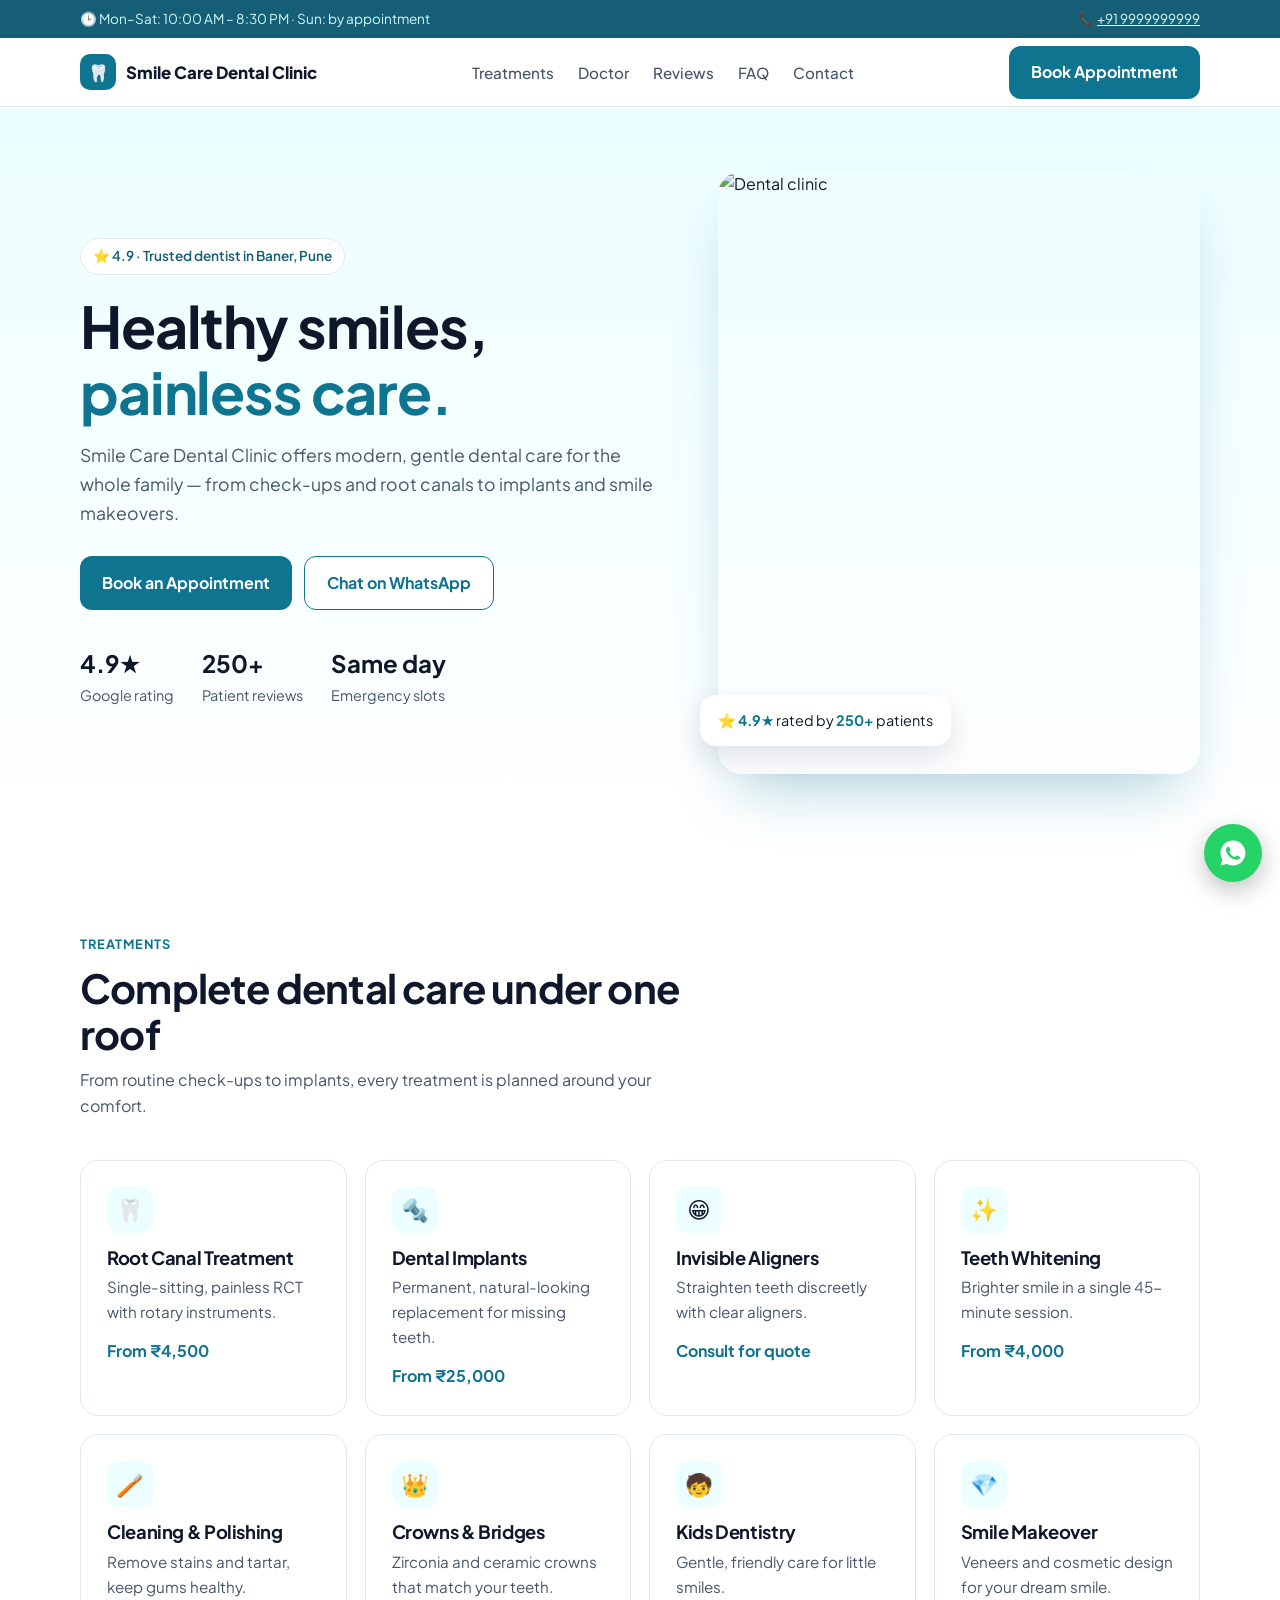
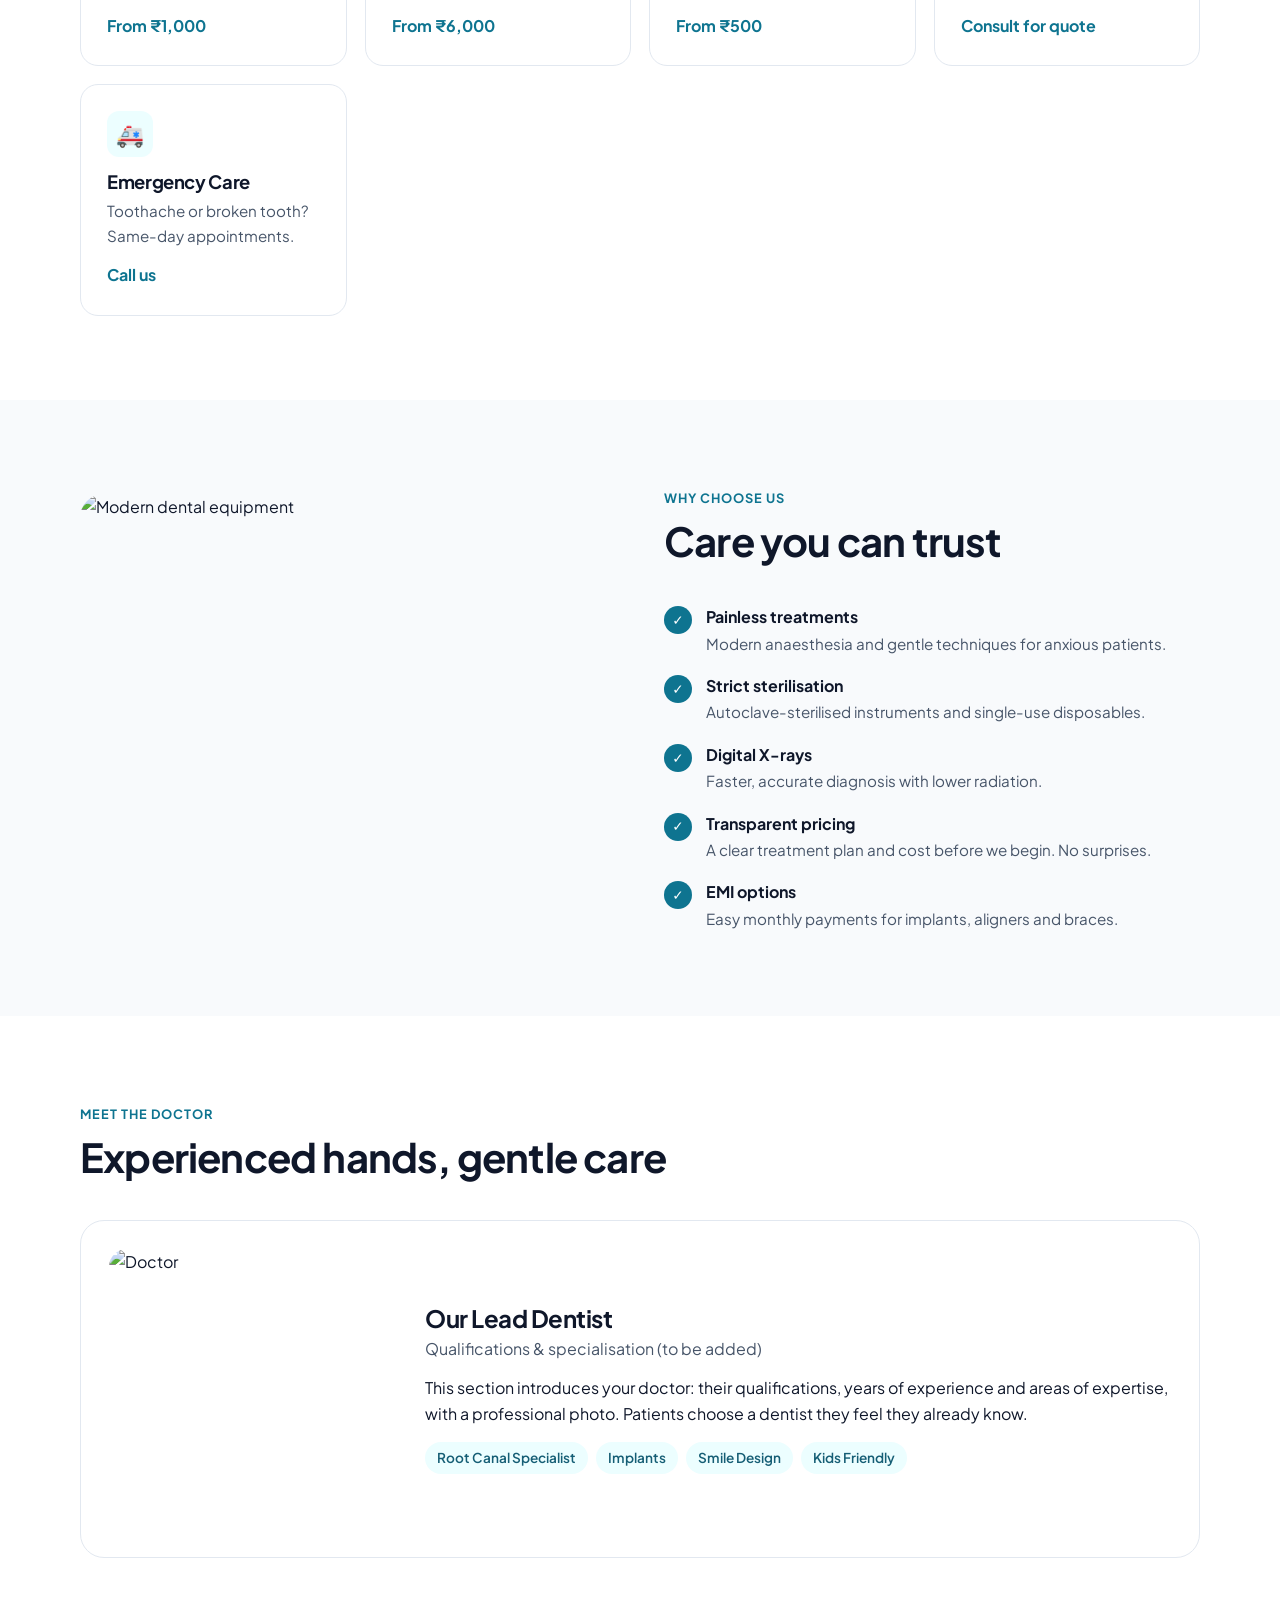
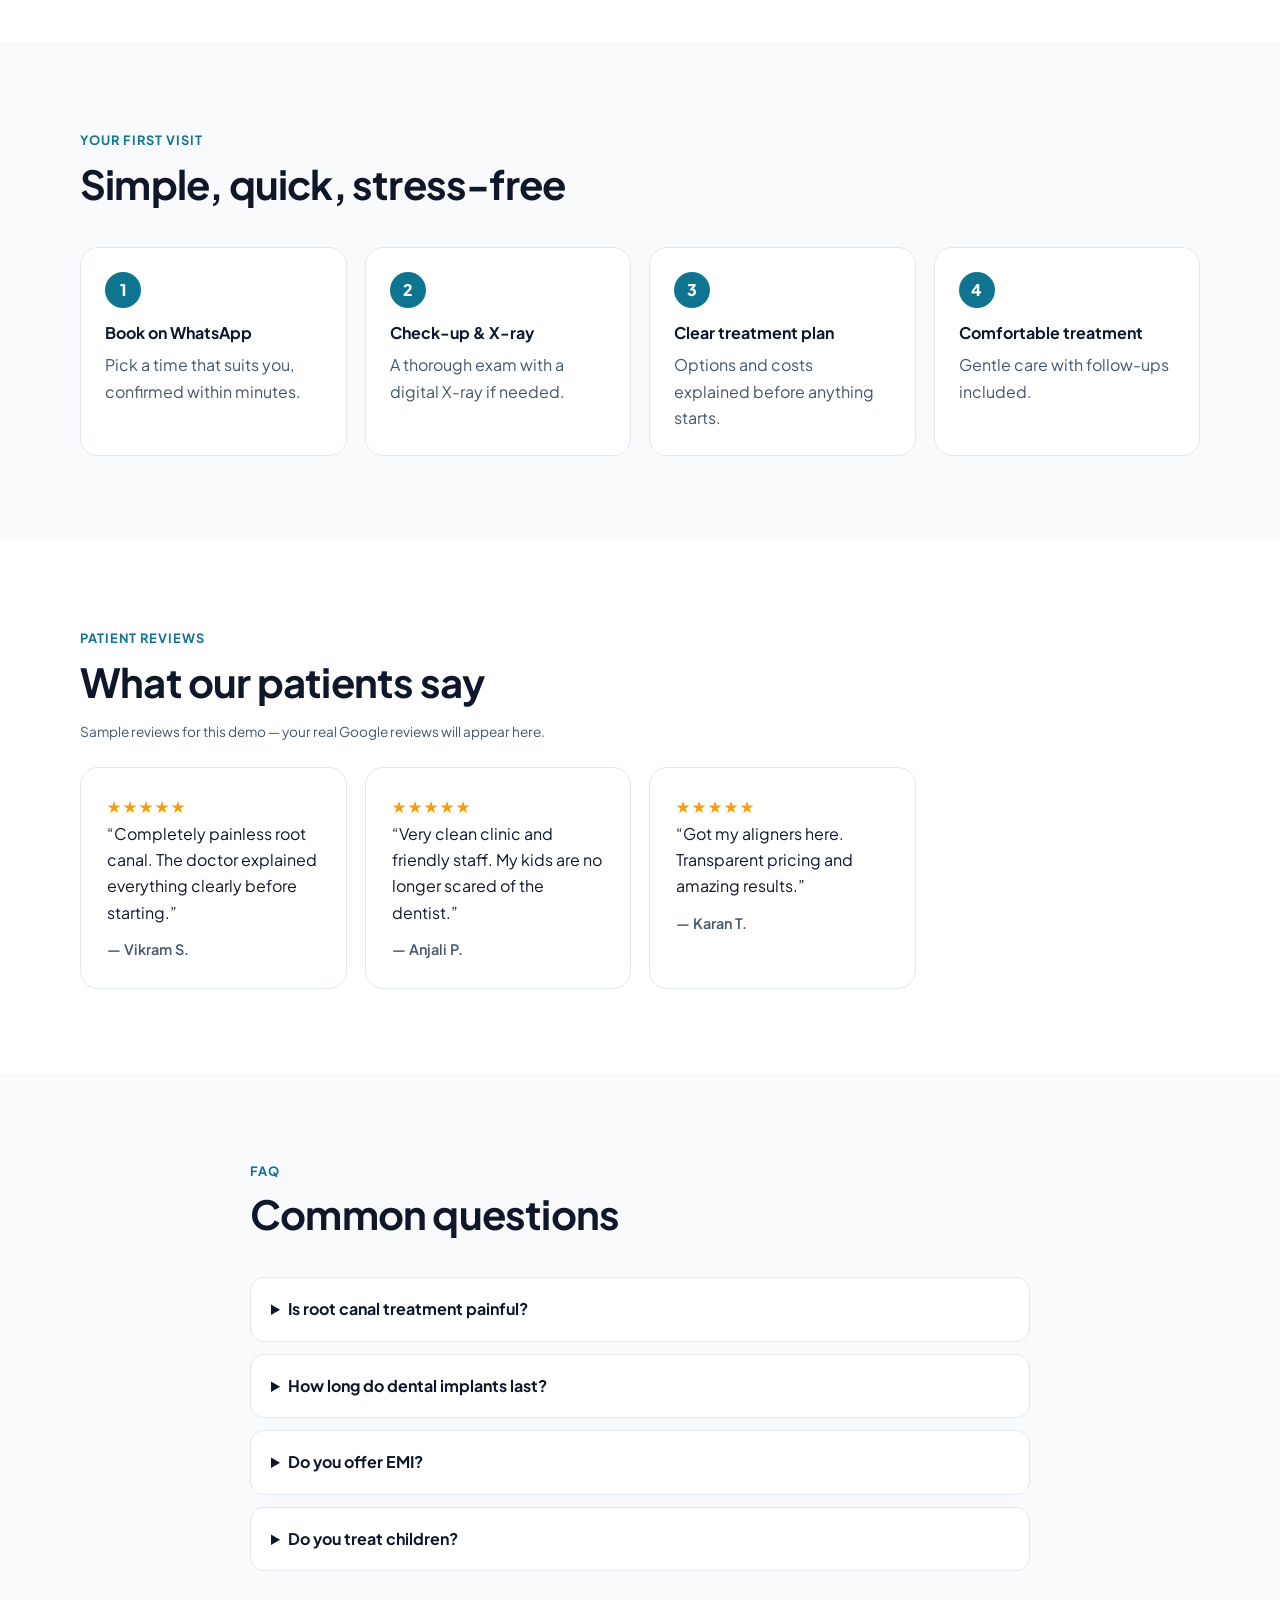
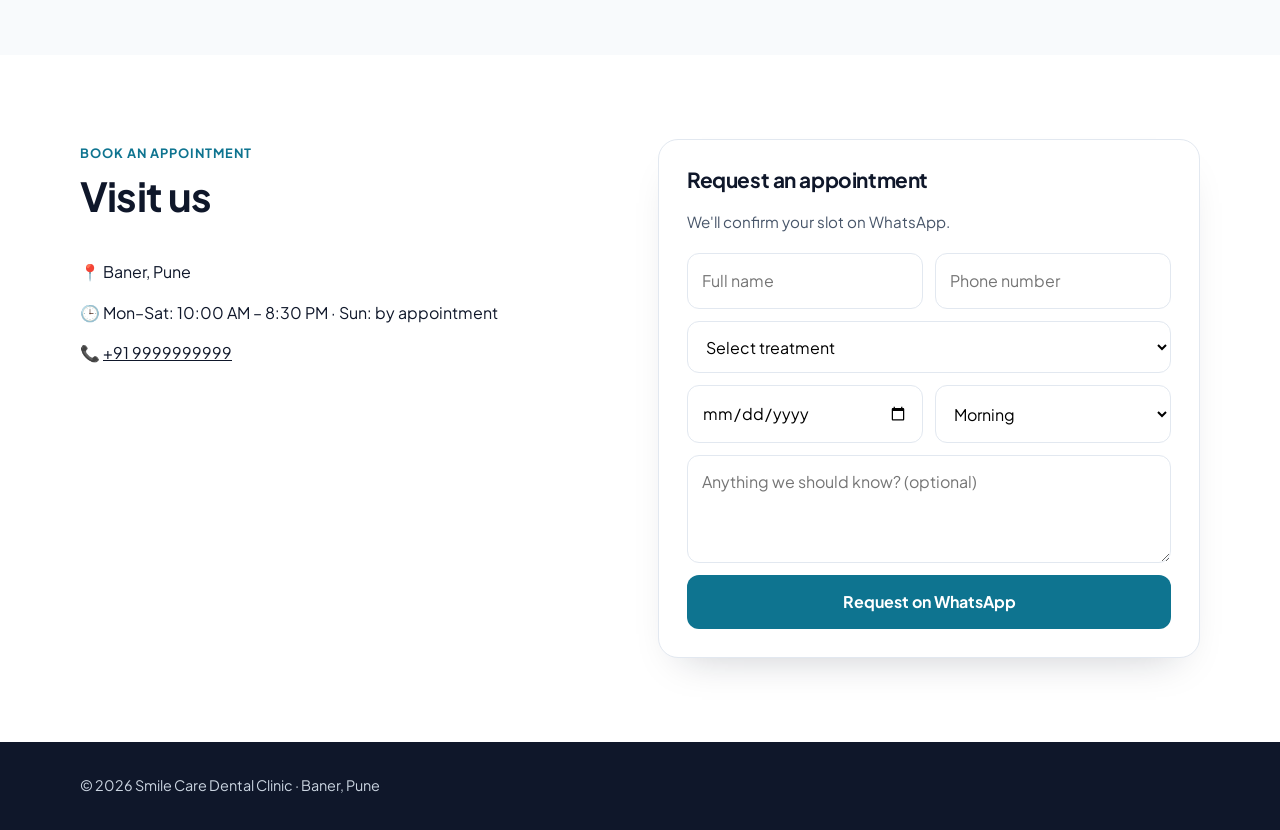
==== dental.html @ 76c66748 "Add premium English dental clinic demo Co-Authored-By: Claude Opus 5.5 <noreply@anthropic.com>" ====
<!doctype html>
<html lang="en">
<head>
<meta charset="utf-8">
<meta name="viewport" content="width=device-width, initial-scale=1">
<title>Dental Clinic</title>
<link rel="preconnect" href="https://fonts.googleapis.com">
<link href="https://fonts.googleapis.com/css2?family=Plus+Jakarta+Sans:wght@400;500;600;700;800&display=swap" rel="stylesheet">
<style>
  :root { --brand: #0e7490; --brand-d: #155e75; --mint: #ecfeff; --ink: #0f172a; --muted: #475569; --line: #e2e8f0; --bg: #ffffff; }
  * { box-sizing: border-box; }
  html { scroll-behavior: smooth; }
  body { margin: 0; font: 16px/1.65 "Plus Jakarta Sans", system-ui, sans-serif; color: var(--ink); background: var(--bg); }
  h1, h2, h3 { line-height: 1.15; margin: 0; letter-spacing: -.02em; }
  a { color: inherit; }
  .wrap { max-width: 1160px; margin: 0 auto; padding-inline: 20px; }
  .btn { display: inline-flex; align-items: center; gap: 8px; padding: 13px 22px; border-radius: 12px; background: var(--brand); color: #fff; font-weight: 700; text-decoration: none; border: 0; cursor: pointer; font: inherit; font-weight: 700; transition: transform .15s, background .15s; }
  .btn:hover { background: var(--brand-d); transform: translateY(-1px); }
  .btn.alt { background: #fff; color: var(--brand); border: 1.5px solid var(--brand); }
  .topbar { background: var(--brand-d); color: #cffafe; font-size: .85rem; }
  .topbar .wrap { display: flex; justify-content: space-between; gap: 12px; padding-block: 8px; flex-wrap: wrap; }
  nav { position: sticky; top: 0; z-index: 10; background: rgba(255,255,255,.92); backdrop-filter: blur(10px); border-bottom: 1px solid var(--line); }
  nav .wrap { display: flex; align-items: center; justify-content: space-between; height: 68px; gap: 12px; }
  .logo { display: flex; align-items: center; gap: 10px; font-weight: 800; font-size: 1.05rem; }
  .logo i { width: 36px; height: 36px; border-radius: 10px; background: var(--brand); display: grid; place-items: center; font-style: normal; color: #fff; }
  nav .links { display: flex; gap: 24px; color: var(--muted); font-weight: 500; font-size: .95rem; }
  nav .links a { text-decoration: none; }
  .hero { background: linear-gradient(180deg, var(--mint), #fff); padding-block: 64px 72px; }
  .hero .wrap { display: grid; grid-template-columns: 1.1fr .9fr; gap: 48px; align-items: center; }
  .pill { display: inline-flex; gap: 8px; align-items: center; background: #fff; border: 1px solid var(--line); padding: 6px 12px; border-radius: 999px; font-size: .85rem; font-weight: 600; color: var(--brand-d); }
  .hero h1 { font-size: clamp(2.2rem, 5.5vw, 3.6rem); margin: 18px 0 16px; }
  .hero h1 span { color: var(--brand); }
  .hero p.lead { font-size: 1.1rem; color: var(--muted); max-width: 48ch; margin: 0 0 28px; }
  .ctas { display: flex; gap: 12px; flex-wrap: wrap; }
  .trust { display: flex; gap: 28px; margin-top: 34px; flex-wrap: wrap; }
  .trust div { font-size: .9rem; color: var(--muted); }
  .trust b { display: block; font-size: 1.5rem; color: var(--ink); }
  .hero-img { position: relative; }
  .hero-img img { width: 100%; aspect-ratio: 4/5; object-fit: cover; border-radius: 24px; display: block; box-shadow: 0 30px 60px -20px rgba(14,116,144,.35); }
  .float { position: absolute; left: -18px; bottom: 28px; background: #fff; border-radius: 16px; padding: 14px 18px; box-shadow: 0 12px 30px rgba(15,23,42,.12); font-size: .9rem; }
  .float b { color: var(--brand); }
  section { padding-block: 84px; }
  .head { max-width: 640px; margin-bottom: 40px; }
  .head small { color: var(--brand); font-weight: 700; letter-spacing: .08em; text-transform: uppercase; font-size: .8rem; }
  .head h2 { font-size: clamp(1.8rem, 4vw, 2.5rem); margin-top: 8px; }
  .head p { color: var(--muted); margin: 10px 0 0; }
  .grid3 { display: grid; grid-template-columns: repeat(auto-fill, minmax(260px, 1fr)); gap: 18px; }
  .card { border: 1px solid var(--line); border-radius: 18px; padding: 26px; background: #fff; transition: transform .2s, box-shadow .2s, border-color .2s; }
  .card:hover { transform: translateY(-4px); box-shadow: 0 16px 34px -12px rgba(15,23,42,.15); border-color: #a5f3fc; }
  .card .ic { width: 46px; height: 46px; border-radius: 12px; background: var(--mint); display: grid; place-items: center; font-size: 1.4rem; margin-bottom: 14px; }
  .card h3 { font-size: 1.15rem; }
  .card p { color: var(--muted); margin: 6px 0 14px; font-size: .95rem; }
  .card .price { font-weight: 700; color: var(--brand); }
  .alt-bg { background: #f8fafc; }
  .why { display: grid; grid-template-columns: 1fr 1fr; gap: 48px; align-items: center; }
  .why img { width: 100%; border-radius: 24px; aspect-ratio: 5/4; object-fit: cover; display: block; }
  .ticks { list-style: none; padding: 0; margin: 0; display: grid; gap: 16px; }
  .ticks li { display: flex; gap: 14px; }
  .ticks li::before { content: "✓"; flex: none; width: 28px; height: 28px; border-radius: 50%; background: var(--brand); color: #fff; display: grid; place-items: center; font-weight: 800; font-size: .85rem; margin-top: 2px; }
  .ticks b { display: block; }
  .ticks span { color: var(--muted); font-size: .95rem; }
  .doc { display: grid; grid-template-columns: 280px 1fr; gap: 36px; align-items: center; border: 1px solid var(--line); border-radius: 24px; padding: 28px; }
  .doc img { width: 100%; aspect-ratio: 1; object-fit: cover; border-radius: 18px; display: block; }
  .doc .tags { display: flex; gap: 8px; flex-wrap: wrap; margin-top: 14px; }
  .doc .tags span { background: var(--mint); color: var(--brand-d); padding: 5px 12px; border-radius: 999px; font-size: .85rem; font-weight: 600; }
  .steps { display: grid; grid-template-columns: repeat(auto-fit, minmax(200px, 1fr)); gap: 18px; counter-reset: s; }
  .steps div { counter-increment: s; padding: 24px; border-radius: 18px; background: #fff; border: 1px solid var(--line); }
  .steps div::before { content: counter(s); display: grid; place-items: center; width: 36px; height: 36px; border-radius: 50%; background: var(--brand); color: #fff; font-weight: 800; margin-bottom: 12px; }
  .quote { font-size: 1rem; }
  .quote .stars { color: #f59e0b; letter-spacing: 2px; }
  .quote span { display: block; margin-top: 12px; color: var(--muted); font-size: .9rem; font-weight: 600; }
  .note { color: var(--muted); font-size: .85rem; margin: -24px 0 24px; }
  details { border: 1px solid var(--line); border-radius: 14px; padding: 18px 20px; background: #fff; }
  details + details { margin-top: 12px; }
  summary { cursor: pointer; font-weight: 700; }
  details p { color: var(--muted); margin: 10px 0 0; }
  .book { display: grid; grid-template-columns: 1fr 1fr; gap: 36px; }
  .book form { display: grid; gap: 12px; background: #fff; padding: 28px; border-radius: 20px; border: 1px solid var(--line); box-shadow: 0 20px 40px -24px rgba(15,23,42,.25); }
  input, select, textarea { font: inherit; padding: 13px 14px; border: 1px solid var(--line); border-radius: 12px; background: #fff; width: 100%; }
  .row { display: grid; grid-template-columns: 1fr 1fr; gap: 12px; }
  .info p { margin: 0 0 14px; }
  iframe { width: 100%; height: 260px; border: 0; border-radius: 18px; margin-top: 10px; }
  footer { background: var(--ink); color: #cbd5e1; padding-block: 32px; font-size: .9rem; }
  .wa { position: fixed; right: 18px; bottom: 18px; width: 58px; height: 58px; border-radius: 50%; background: #25d366; display: grid; place-items: center; box-shadow: 0 8px 24px rgba(0,0,0,.25); z-index: 20; }
  .reveal { opacity: 0; transform: translateY(18px); transition: opacity .6s ease, transform .6s ease; }
  .reveal.in { opacity: 1; transform: none; }
  @media (max-width: 860px) {
    .hero .wrap, .why, .book, .doc { grid-template-columns: 1fr; }
    nav .links { display: none; }
    .float { left: 12px; }
    section { padding-block: 60px; }
    .row { grid-template-columns: 1fr; }
  }
</style>
</head>
<body>
<div class="topbar"><div class="wrap"><span id="tTime"></span><span>📞 <a id="tPhone"></a></span></div></div>
<nav><div class="wrap">
  <div class="logo"><i>🦷</i><span id="nName"></span></div>
  <div class="links"><a href="#treatments">Treatments</a><a href="#doctor">Doctor</a><a href="#reviews">Reviews</a><a href="#faq">FAQ</a><a href="#book">Contact</a></div>
  <a class="btn" href="#book">Book Appointment</a>
</div></nav>

<header class="hero"><div class="wrap">
  <div>
    <span class="pill" id="hPill"></span>
    <h1>Healthy smiles, <span>painless care.</span></h1>
    <p class="lead" id="hLead"></p>
    <div class="ctas"><a class="btn" href="#book">Book an Appointment</a><a class="btn alt" id="hWa">Chat on WhatsApp</a></div>
    <div class="trust">
      <div><b id="sRating"></b>Google rating</div>
      <div><b id="sReviews"></b>Patient reviews</div>
      <div><b>Same day</b>Emergency slots</div>
    </div>
  </div>
  <div class="hero-img">
    <img src="https://images.unsplash.com/photo-1629909613654-28e377c37b09?w=1000&q=70" alt="Dental clinic">
    <div class="float">⭐ <b id="fRating"></b> rated by <b id="fReviews"></b> patients</div>
  </div>
</div></header>

<section id="treatments"><div class="wrap">
  <div class="head reveal"><small>Treatments</small><h2>Complete dental care under one roof</h2><p>From routine check-ups to implants, every treatment is planned around your comfort.</p></div>
  <div class="grid3" id="tx"></div>
</div></section>

<section class="alt-bg"><div class="wrap why">
  <img class="reveal" src="https://images.unsplash.com/photo-1606811971618-4486d14f3f99?w=1000&q=70" alt="Modern dental equipment">
  <div class="reveal">
    <div class="head"><small>Why choose us</small><h2>Care you can trust</h2></div>
    <ul class="ticks">
      <li><div><b>Painless treatments</b><span>Modern anaesthesia and gentle techniques for anxious patients.</span></div></li>
      <li><div><b>Strict sterilisation</b><span>Autoclave-sterilised instruments and single-use disposables.</span></div></li>
      <li><div><b>Digital X-rays</b><span>Faster, accurate diagnosis with lower radiation.</span></div></li>
      <li><div><b>Transparent pricing</b><span>A clear treatment plan and cost before we begin. No surprises.</span></div></li>
      <li><div><b>EMI options</b><span>Easy monthly payments for implants, aligners and braces.</span></div></li>
    </ul>
  </div>
</div></section>

<section id="doctor"><div class="wrap">
  <div class="head reveal"><small>Meet the doctor</small><h2>Experienced hands, gentle care</h2></div>
  <div class="doc reveal">
    <img src="https://images.unsplash.com/photo-1588776814546-1ffcf47267a5?w=600&q=70" alt="Doctor">
    <div>
      <h3 id="dName" style="font-size:1.5rem"></h3>
      <p style="color:var(--muted);margin:4px 0 12px">Qualifications &amp; specialisation (to be added)</p>
      <p style="margin:0">This section introduces your doctor: their qualifications, years of experience and areas of expertise, with a professional photo. Patients choose a dentist they feel they already know.</p>
      <div class="tags"><span>Root Canal Specialist</span><span>Implants</span><span>Smile Design</span><span>Kids Friendly</span></div>
    </div>
  </div>
</div></section>

<section class="alt-bg"><div class="wrap">
  <div class="head reveal"><small>Your first visit</small><h2>Simple, quick, stress-free</h2></div>
  <div class="steps reveal">
    <div><b>Book on WhatsApp</b><p style="color:var(--muted);margin:6px 0 0">Pick a time that suits you, confirmed within minutes.</p></div>
    <div><b>Check-up & X-ray</b><p style="color:var(--muted);margin:6px 0 0">A thorough exam with a digital X-ray if needed.</p></div>
    <div><b>Clear treatment plan</b><p style="color:var(--muted);margin:6px 0 0">Options and costs explained before anything starts.</p></div>
    <div><b>Comfortable treatment</b><p style="color:var(--muted);margin:6px 0 0">Gentle care with follow-ups included.</p></div>
  </div>
</div></section>

<section id="reviews"><div class="wrap">
  <div class="head reveal"><small>Patient reviews</small><h2>What our patients say</h2></div>
  <p class="note">Sample reviews for this demo — your real Google reviews will appear here.</p>
  <div class="grid3">
    <div class="card quote reveal"><div class="stars">★★★★★</div>“Completely painless root canal. The doctor explained everything clearly before starting.”<span>— Vikram S.</span></div>
    <div class="card quote reveal"><div class="stars">★★★★★</div>“Very clean clinic and friendly staff. My kids are no longer scared of the dentist.”<span>— Anjali P.</span></div>
    <div class="card quote reveal"><div class="stars">★★★★★</div>“Got my aligners here. Transparent pricing and amazing results.”<span>— Karan T.</span></div>
  </div>
</div></section>

<section id="faq" class="alt-bg"><div class="wrap" style="max-width:820px">
  <div class="head reveal"><small>FAQ</small><h2>Common questions</h2></div>
  <details class="reveal"><summary>Is root canal treatment painful?</summary><p>No. With modern anaesthesia and rotary instruments, most patients feel no more than a regular filling.</p></details>
  <details class="reveal"><summary>How long do dental implants last?</summary><p>With good oral hygiene and regular check-ups, implants can last for decades.</p></details>
  <details class="reveal"><summary>Do you offer EMI?</summary><p>Yes, EMI options are available for implants, aligners, braces and smile makeovers.</p></details>
  <details class="reveal"><summary>Do you treat children?</summary><p>Yes. We offer gentle paediatric dentistry, including cavity care and preventive treatments.</p></details>
</div></section>

<section id="book"><div class="wrap book">
  <div class="info reveal">
    <div class="head"><small>Book an appointment</small><h2>Visit us</h2></div>
    <p>📍 <span id="cAddr"></span></p>
    <p>🕒 <span id="cTime"></span></p>
    <p>📞 <a id="cPhone"></a></p>
    <iframe id="map" loading="lazy" title="Map"></iframe>
  </div>
  <form id="bk" class="reveal">
    <h3 style="font-size:1.3rem;margin-bottom:4px">Request an appointment</h3>
    <p style="color:var(--muted);margin:0 0 6px;font-size:.95rem">We'll confirm your slot on WhatsApp.</p>
    <div class="row"><input name="n" placeholder="Full name" required><input name="p" placeholder="Phone number" required></div>
    <select name="t" id="tSel"></select>
    <div class="row"><input name="d" type="date" required><select name="s"><option>Morning</option><option>Afternoon</option><option>Evening</option></select></div>
    <textarea name="m" rows="3" placeholder="Anything we should know? (optional)"></textarea>
    <button class="btn" type="submit" style="justify-content:center">Request on WhatsApp</button>
  </form>
</div></section>

<footer><div class="wrap" id="foot"></div></footer>
<a class="wa" id="fWa" aria-label="WhatsApp"><svg width="30" height="30" viewBox="0 0 24 24" fill="#fff"><path d="M12 2a10 10 0 0 0-8.6 15.1L2 22l5-1.3A10 10 0 1 0 12 2Zm5.3 14.2c-.2.6-1.3 1.2-1.8 1.2-.5.1-1 .2-3.3-.7-2.8-1.1-4.6-4-4.7-4.2-.1-.2-1.1-1.5-1.1-2.9s.7-2 1-2.3c.2-.3.5-.3.7-.3h.5c.2 0 .4 0 .6.5l.8 2c.1.2.1.4 0 .5l-.4.6-.4.4c-.1.2-.3.3-.1.6.2.3.8 1.3 1.7 2.1 1.1 1 2.1 1.3 2.4 1.5.3.1.5.1.6-.1l.9-1c.2-.3.4-.2.7-.1l1.9.9c.3.1.5.2.5.3.1.2.1.7-.1 1.3Z"/></svg></a>

<script>
/* Customize from link: dental.html?n=Clinic+Name&p=919999999999&a=Baner,+Pune&r=5.0&v=413&d=Dr.+Name */
const q = new URLSearchParams(location.search);
const C = {
  name: q.get('n') || 'Smile Care Dental Clinic',
  phone: q.get('p') || '919999999999',
  area: q.get('a') || 'Baner, Pune',
  rating: q.get('r') || '4.9',
  reviews: q.get('v') || '250',
  doctor: q.get('d') || 'Our Lead Dentist',
  timing: 'Mon–Sat: 10:00 AM – 8:30 PM · Sun: by appointment'
};
const TX = [
  ['🦷','Root Canal Treatment','Single-sitting, painless RCT with rotary instruments.','From ₹4,500'],
  ['🔩','Dental Implants','Permanent, natural-looking replacement for missing teeth.','From ₹25,000'],
  ['😁','Invisible Aligners','Straighten teeth discreetly with clear aligners.','Consult for quote'],
  ['✨','Teeth Whitening','Brighter smile in a single 45-minute session.','From ₹4,000'],
  ['🪥','Cleaning & Polishing','Remove stains and tartar, keep gums healthy.','From ₹1,000'],
  ['👑','Crowns & Bridges','Zirconia and ceramic crowns that match your teeth.','From ₹6,000'],
  ['🧒','Kids Dentistry','Gentle, friendly care for little smiles.','From ₹500'],
  ['💎','Smile Makeover','Veneers and cosmetic design for your dream smile.','Consult for quote'],
  ['🚑','Emergency Care','Toothache or broken tooth? Same-day appointments.','Call us']
];
const $ = id => document.getElementById(id);
const wa = (m = `Hello ${C.name}, I would like to book an appointment.`) => `https://wa.me/${C.phone}?text=${encodeURIComponent(m)}`;
const pretty = '+' + C.phone.replace(/^91/, '91 ');
document.title = `${C.name} | Dentist in ${C.area}`;
$('nName').textContent = C.name;
$('hPill').textContent = `⭐ ${C.rating} · Trusted dentist in ${C.area}`;
$('hLead').textContent = `${C.name} offers modern, gentle dental care for the whole family — from check-ups and root canals to implants and smile makeovers.`;
$('sRating').textContent = C.rating + '★'; $('fRating').textContent = C.rating + '★';
$('sReviews').textContent = C.reviews + '+'; $('fReviews').textContent = C.reviews + '+';
$('tTime').textContent = '🕒 ' + C.timing; $('cTime').textContent = C.timing;
$('tPhone').textContent = $('cPhone').textContent = pretty;
$('tPhone').href = $('cPhone').href = 'tel:+' + C.phone;
$('hWa').href = $('fWa').href = wa();
$('dName').textContent = C.doctor;
$('cAddr').textContent = C.area;
$('map').src = `https://www.google.com/maps?q=${encodeURIComponent(C.name + ' ' + C.area)}&output=embed`;
$('tx').innerHTML = TX.map(([i, t, d, p]) => `<div class="card reveal"><div class="ic">${i}</div><h3>${t}</h3><p>${d}</p><span class="price">${p}</span></div>`).join('');
$('tSel').innerHTML = '<option value="">Select treatment</option>' + TX.map(t => `<option>${t[1]}</option>`).join('') + '<option>General check-up</option>';
$('foot').textContent = `© ${new Date().getFullYear()} ${C.name} · ${C.area}`;
$('bk').addEventListener('submit', e => {
  e.preventDefault();
  const f = new FormData(e.target);
  const msg = `Hello ${C.name}, I'd like to book an appointment.\nName: ${f.get('n')}\nPhone: ${f.get('p')}\nTreatment: ${f.get('t') || 'General check-up'}\nPreferred: ${f.get('d')} (${f.get('s')})${f.get('m') ? '\nNote: ' + f.get('m') : ''}`;
  window.open(wa(msg), '_blank');
});
const io = new IntersectionObserver(es => es.forEach(x => { if (x.isIntersecting) { x.target.classList.add('in'); io.unobserve(x.target); } }), { threshold: .12 });
document.querySelectorAll('.reveal').forEach(el => io.observe(el));
</script>
</body>
</html>
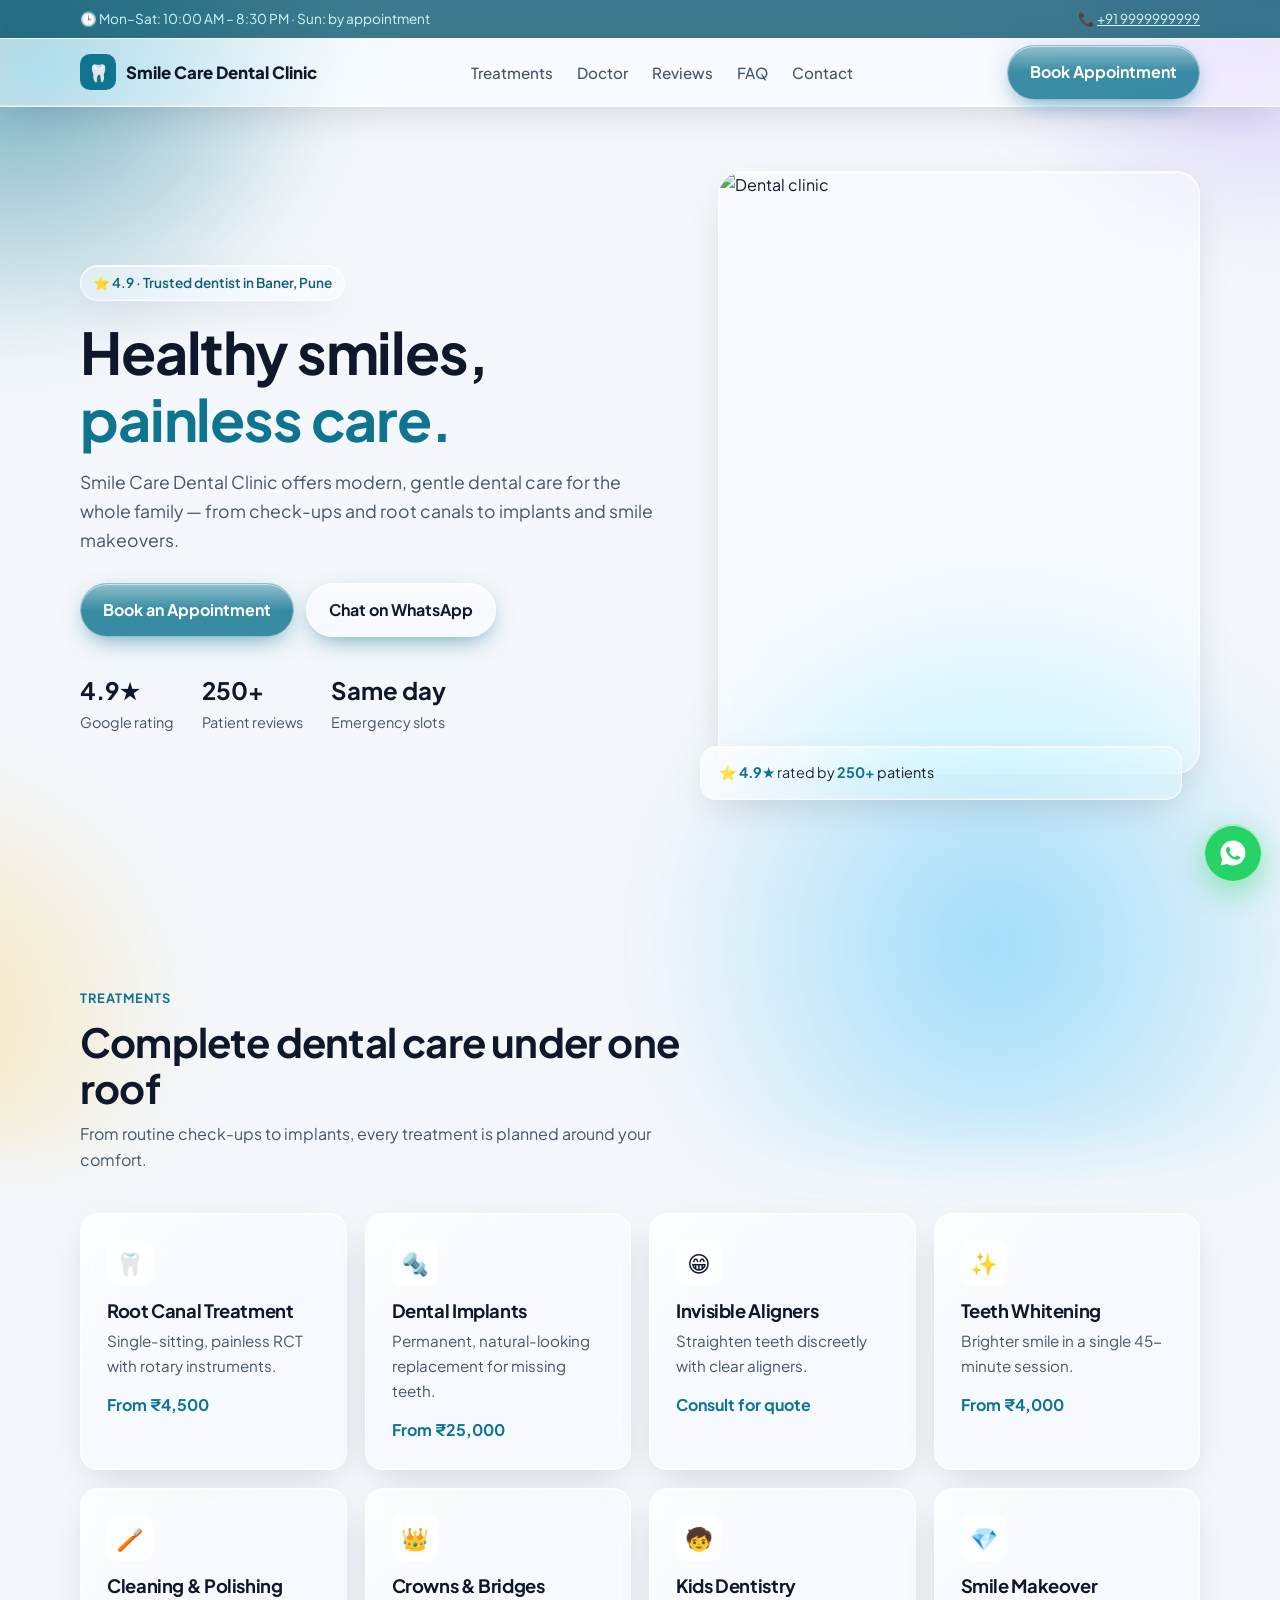
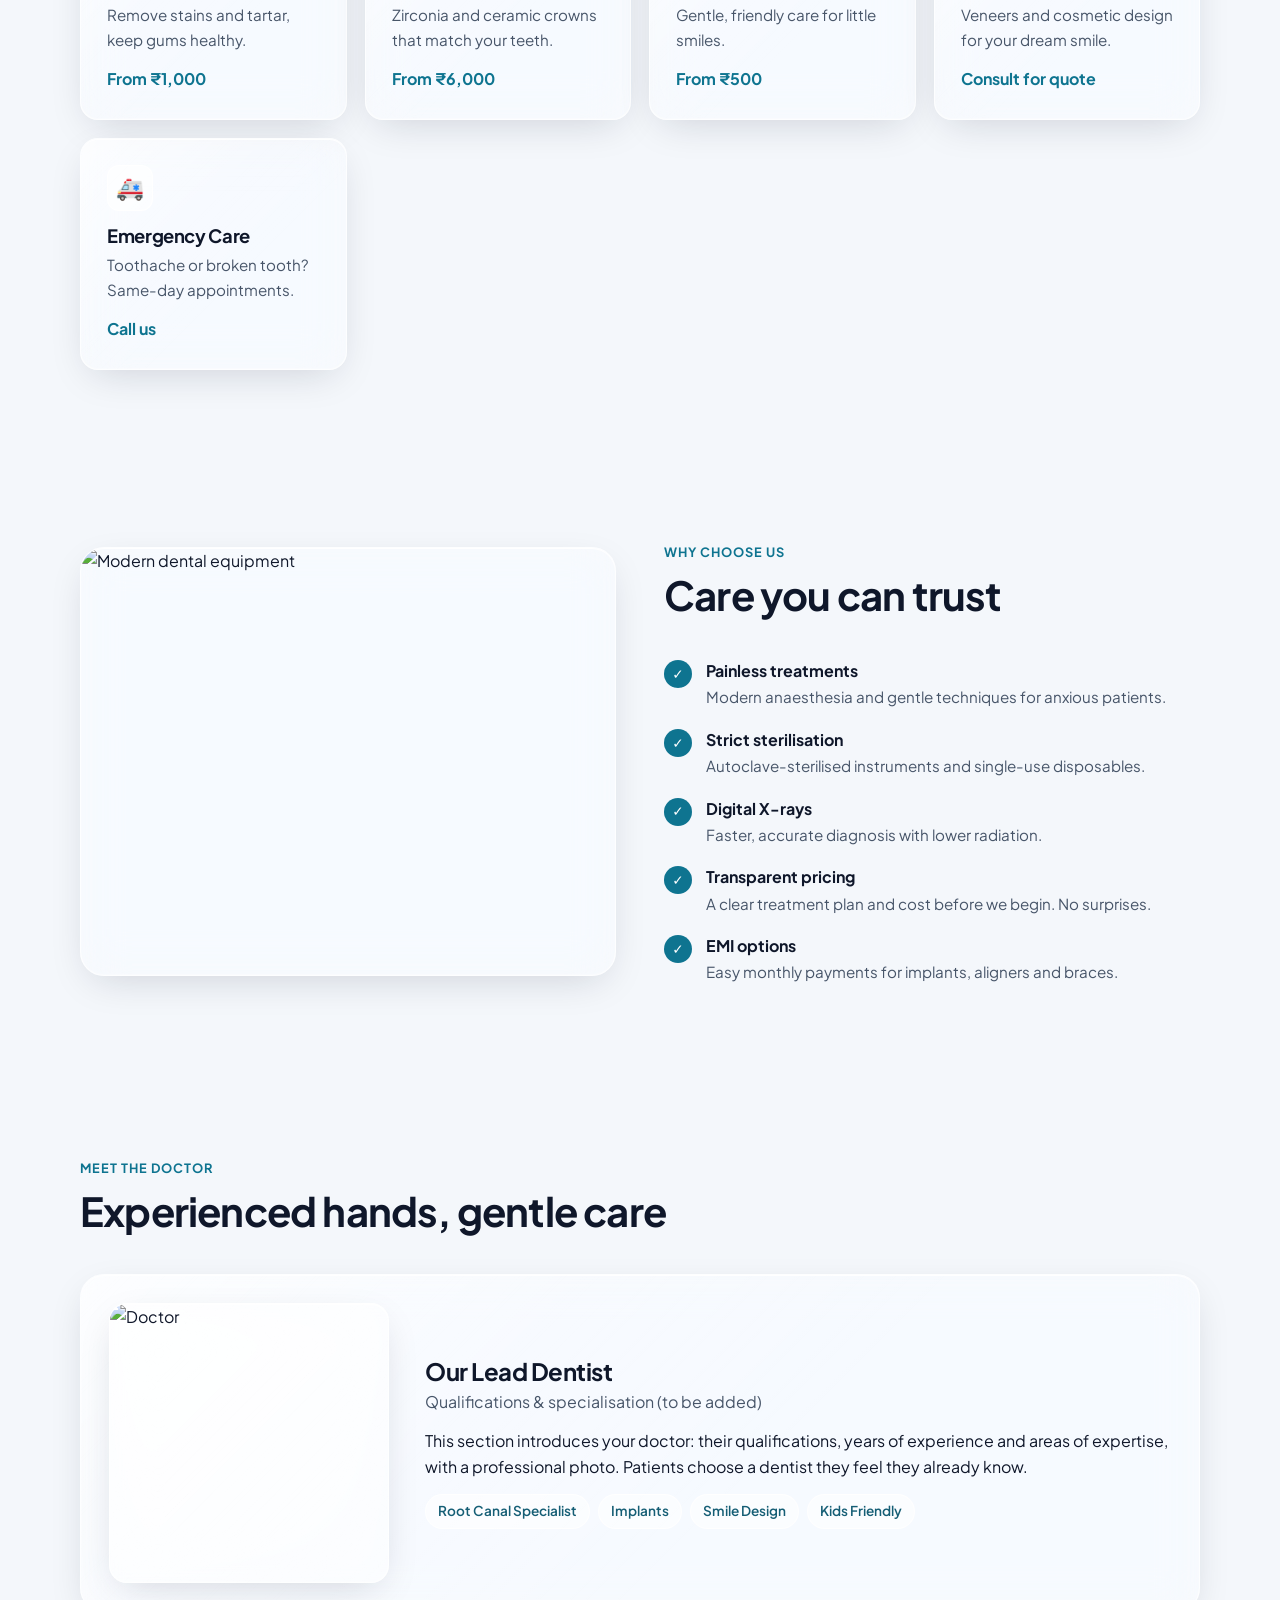
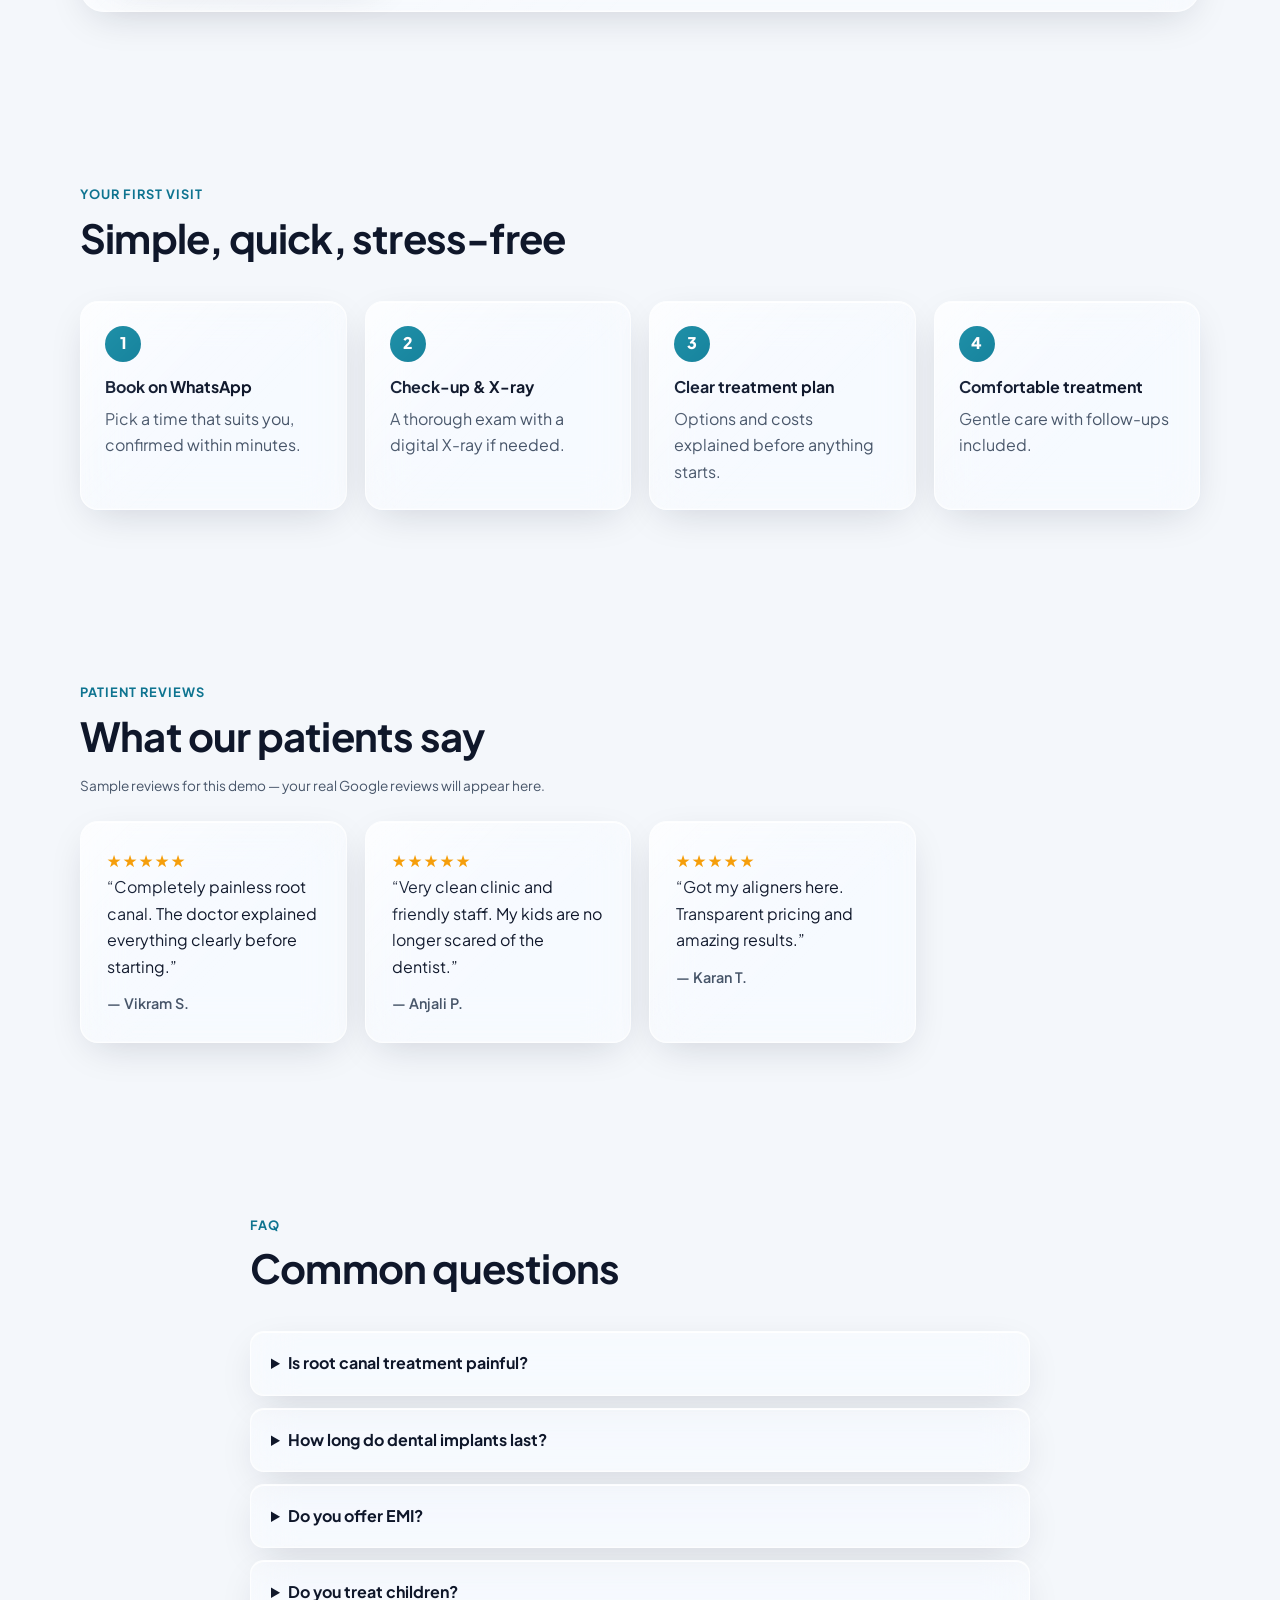
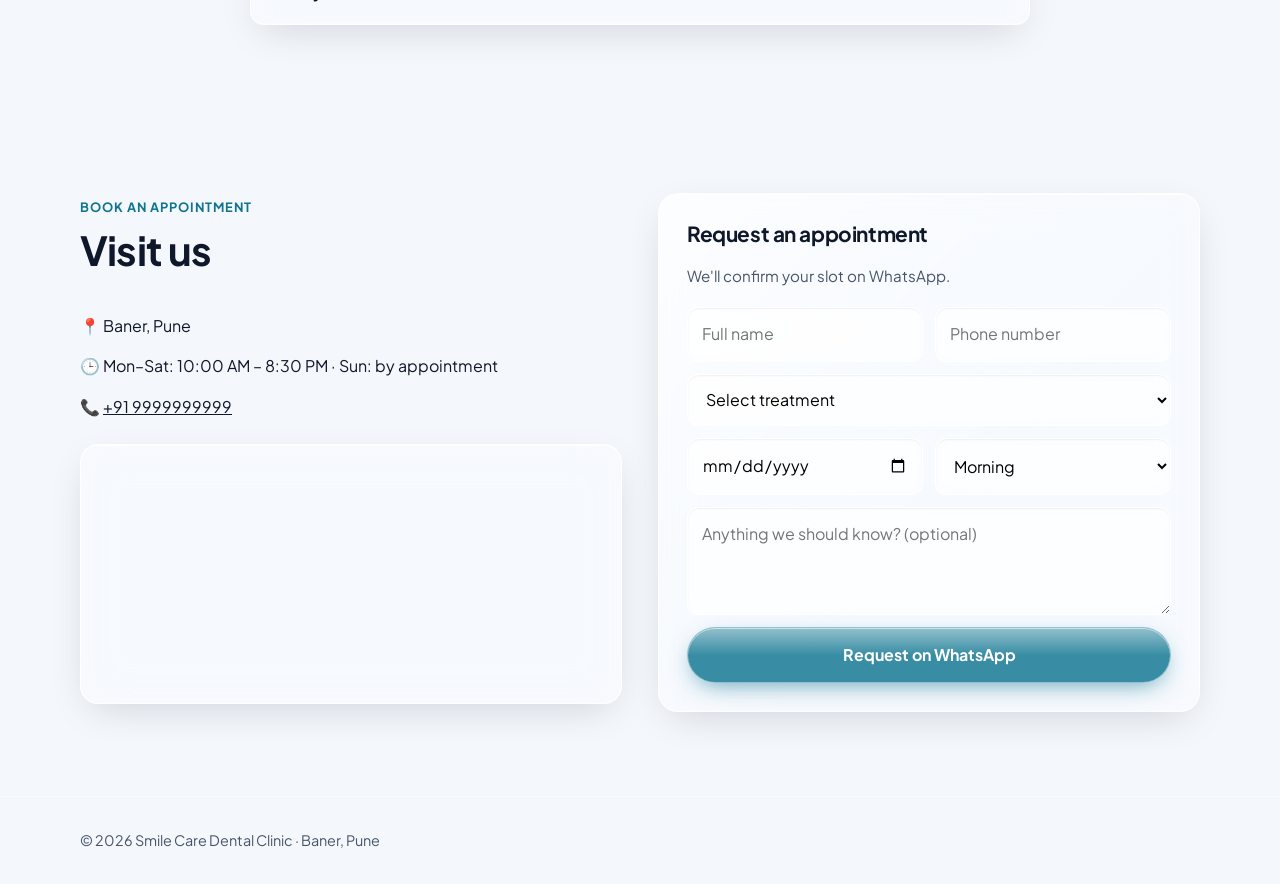
==== commit 6e176d2f: "Liquid glass look on all demo pages Co-Authored-By: Claude Opus 5.5 <noreply@anthropic.com>" ====
--- a/dental.html
+++ b/dental.html
@@ -92,6 +92,8 @@
     .row { grid-template-columns: 1fr; }
   }
 </style>
+<link rel="stylesheet" href="glass.css">
+<script src="glass.js" defer></script>
 </head>
 <body>
 <div class="topbar"><div class="wrap"><span id="tTime"></span><span>📞 <a id="tPhone"></a></span></div></div>
--- a/glass.css
+++ b/glass.css
@@ -0,0 +1,114 @@
+/* Liquid Glass layer — shared by all demo pages.
+   Translucent, blurred, light-catching surfaces over a soft moving colour field. */
+
+:root {
+  --glass-bg: rgba(255, 255, 255, .34);
+  --glass-bg-strong: rgba(255, 255, 255, .62);
+  --glass-edge: rgba(255, 255, 255, .7);
+  --glass-shadow: 0 1px 0 rgba(255, 255, 255, .9) inset, 0 -1px 0 rgba(255, 255, 255, .25) inset, 0 12px 40px -12px rgba(15, 23, 42, .18);
+  --glass-blur: blur(22px) saturate(185%);
+}
+
+/* Colour field behind the glass */
+body { background: #f4f7fb !important; position: relative; }
+body::before {
+  content: ""; position: fixed; inset: -20vmax; z-index: -1; pointer-events: none;
+  background:
+    radial-gradient(38vmax 38vmax at 15% 20%, color-mix(in srgb, var(--brand, var(--accent, #0e7490)) 60%, transparent), transparent 70%),
+    radial-gradient(34vmax 34vmax at 85% 15%, rgba(167, 139, 250, .5), transparent 70%),
+    radial-gradient(40vmax 40vmax at 70% 85%, rgba(56, 189, 248, .45), transparent 70%),
+    radial-gradient(30vmax 30vmax at 10% 90%, rgba(251, 191, 36, .3), transparent 70%);
+  filter: blur(30px);
+  animation: glass-drift 24s ease-in-out infinite alternate;
+}
+@keyframes glass-drift {
+  0%   { transform: translate3d(0, 0, 0) rotate(0deg) scale(1); }
+  50%  { transform: translate3d(3vmax, -2vmax, 0) rotate(8deg) scale(1.05); }
+  100% { transform: translate3d(-2vmax, 3vmax, 0) rotate(-6deg) scale(1); }
+}
+
+/* Let the colour field show through section backgrounds */
+.hero:not([id="hero"]), .alt-bg, section[style*="background"], footer { background: transparent !important; }
+footer { color: var(--muted, #475569) !important; border-top: 1px solid rgba(255, 255, 255, .6); }
+
+/* Glass surfaces */
+nav, .topbar, .card, .float, .doc, .steps > div, details, .book form, #contact form,
+.pill, .chip, .gallery img, .why img, .doc img, .hero-img img, iframe {
+  position: relative;
+  background: var(--glass-bg) !important;
+  -webkit-backdrop-filter: var(--glass-blur);
+  backdrop-filter: var(--glass-blur);
+  border: 1px solid var(--glass-edge) !important;
+  box-shadow: var(--glass-shadow) !important;
+}
+nav { background: rgba(255, 255, 255, .5) !important; border-width: 0 0 1px !important; }
+.topbar { background: color-mix(in srgb, var(--brand-d, #155e75) 82%, transparent) !important; border: 0 !important; box-shadow: none !important; }
+
+/* Specular highlight: the light streak across the top of each pane */
+.card::before, .doc::before, .steps > div::after, .book form::before, #contact form::before, .float::before {
+  content: ""; position: absolute; inset: 0; border-radius: inherit; pointer-events: none;
+  background: linear-gradient(135deg, rgba(255, 255, 255, .65) 0%, rgba(255, 255, 255, .08) 38%, transparent 60%);
+  mix-blend-mode: soft-light;
+}
+/* Keep content above the light layers */
+.card > *, .doc > *, .float > *, .book form > *, #contact form > * { position: relative; z-index: 1; }
+
+/* Pointer-following glow (set by glass.js) */
+.card::after, .doc::after {
+  content: ""; position: absolute; inset: 0; border-radius: inherit; pointer-events: none; opacity: 0;
+  background: radial-gradient(220px circle at var(--mx, 50%) var(--my, 50%), rgba(255, 255, 255, .55), transparent 60%);
+  transition: opacity .3s;
+}
+.card:hover::after, .doc:hover::after { opacity: 1; }
+.card:hover { transform: translateY(-4px) scale(1.01); }
+
+/* Liquid buttons */
+.btn {
+  position: relative; overflow: hidden; border-radius: 999px !important;
+  background: color-mix(in srgb, var(--brand, var(--accent, #0e7490)) 82%, transparent) !important;
+  -webkit-backdrop-filter: blur(14px) saturate(180%); backdrop-filter: blur(14px) saturate(180%);
+  border: 1px solid rgba(255, 255, 255, .45) !important;
+  box-shadow: 0 1px 0 rgba(255, 255, 255, .55) inset, 0 8px 24px -8px color-mix(in srgb, var(--brand, var(--accent, #0e7490)) 70%, transparent) !important;
+}
+.btn::before {
+  content: ""; position: absolute; inset: 0 0 50% 0; border-radius: 999px 999px 40% 40%;
+  background: linear-gradient(180deg, rgba(255, 255, 255, .45), rgba(255, 255, 255, 0));
+  pointer-events: none;
+}
+.btn.alt, .btn.ghost {
+  background: rgba(255, 255, 255, .35) !important; color: var(--ink, #0f172a) !important;
+  border-color: rgba(255, 255, 255, .8) !important;
+}
+.hero .btn.ghost { color: #fff !important; background: rgba(255, 255, 255, .16) !important; }
+
+/* Form fields as frosted wells */
+input, select, textarea {
+  background: rgba(255, 255, 255, .55) !important;
+  border: 1px solid rgba(255, 255, 255, .85) !important;
+  box-shadow: 0 1px 2px rgba(15, 23, 42, .06) inset;
+  -webkit-backdrop-filter: blur(10px); backdrop-filter: blur(10px);
+}
+input:focus, select:focus, textarea:focus { outline: 2px solid color-mix(in srgb, var(--brand, var(--accent, #0e7490)) 55%, transparent); outline-offset: 1px; }
+
+/* Icon tiles and tags pick up the glass too */
+.card .ic, .doc .tags span { background: rgba(255, 255, 255, .55) !important; border: 1px solid rgba(255, 255, 255, .8); }
+
+/* Photo hero on the general demo: glass content panel over the photo */
+#hero .wrap > * { position: relative; }
+#hero .stats > div {
+  padding: 10px 16px; border-radius: 16px;
+  background: rgba(255, 255, 255, .14); border: 1px solid rgba(255, 255, 255, .35);
+  -webkit-backdrop-filter: blur(16px) saturate(160%); backdrop-filter: blur(16px) saturate(160%);
+}
+
+/* Floating WhatsApp bubble as a glass droplet */
+.wa { border: 1px solid rgba(255, 255, 255, .6); box-shadow: 0 1px 0 rgba(255, 255, 255, .7) inset, 0 10px 30px rgba(37, 211, 102, .45) !important; }
+
+@media (prefers-reduced-motion: reduce) {
+  body::before { animation: none; }
+  .card:hover { transform: none; }
+}
+/* Older browsers without backdrop-filter: fall back to solid, readable panels */
+@supports not ((backdrop-filter: blur(1px)) or (-webkit-backdrop-filter: blur(1px))) {
+  nav, .card, .float, .doc, .steps > div, details, .book form, #contact form { background: var(--glass-bg-strong) !important; }
+}
